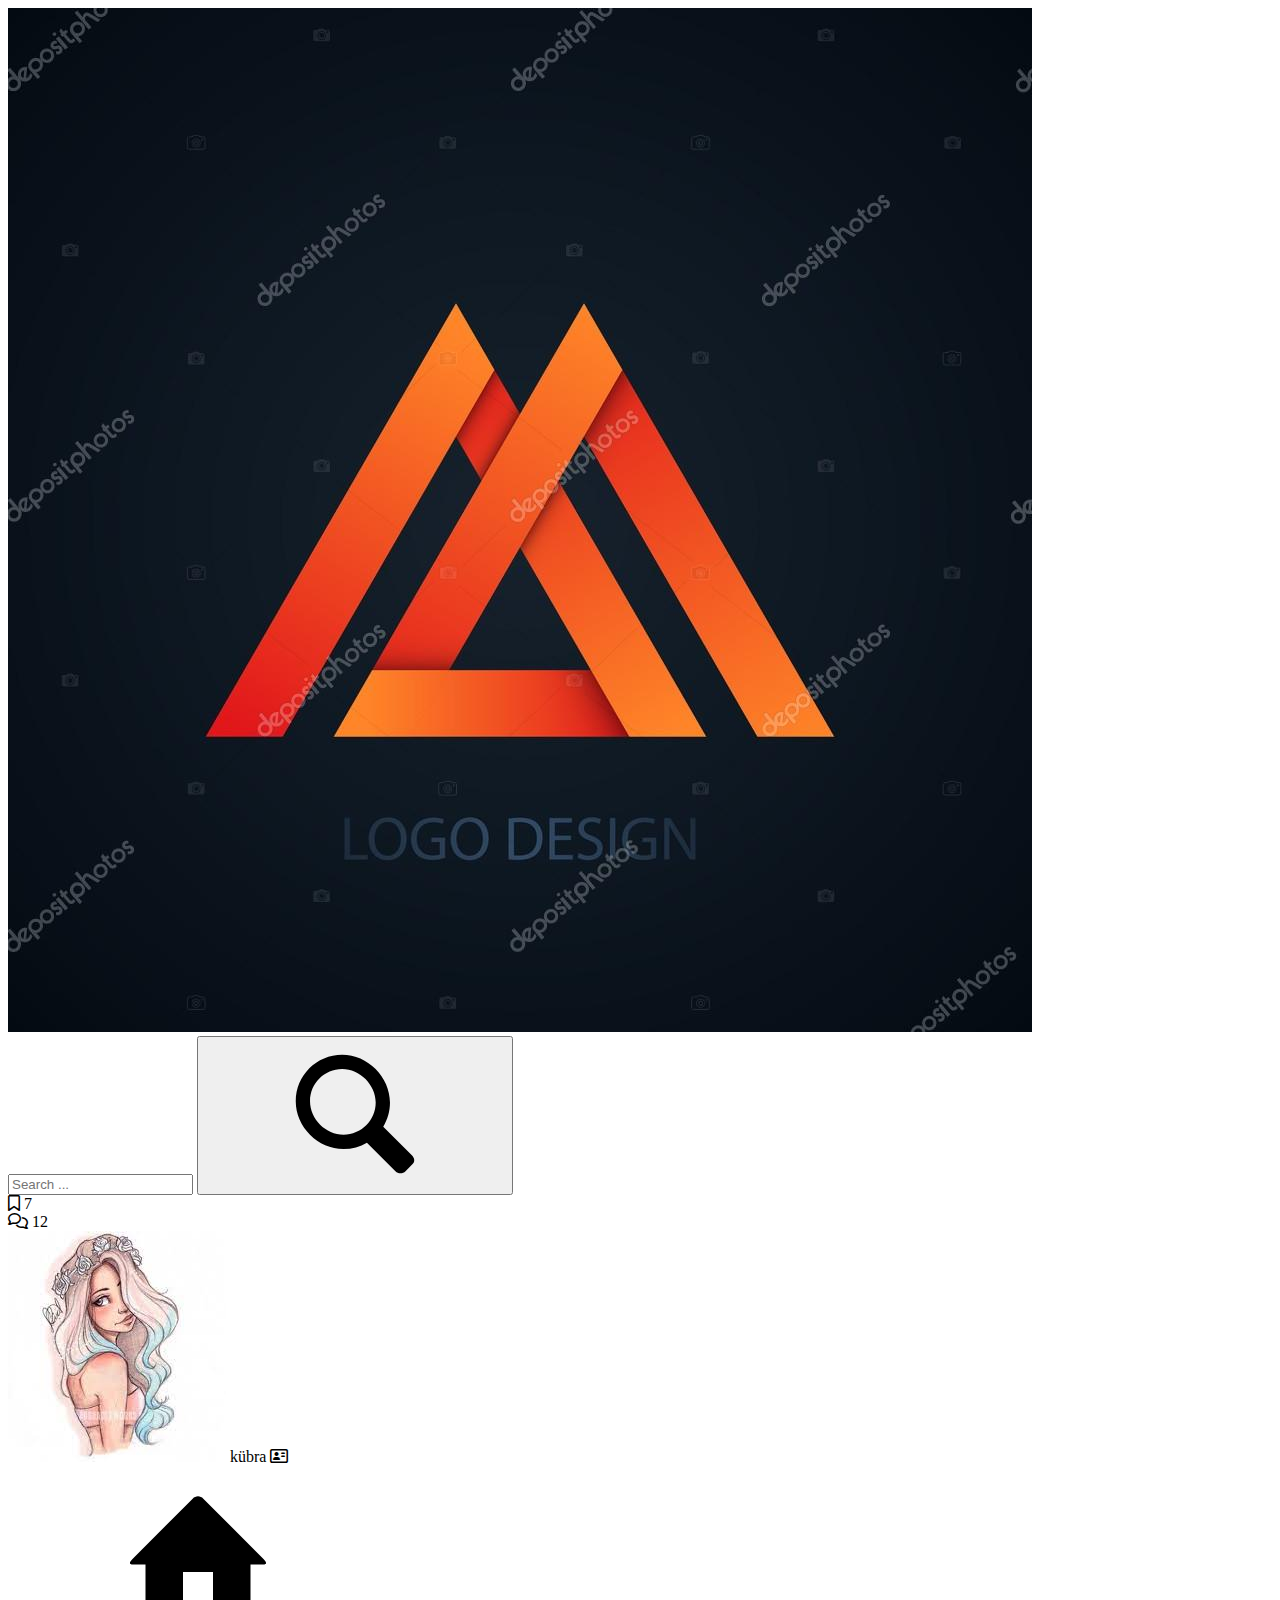
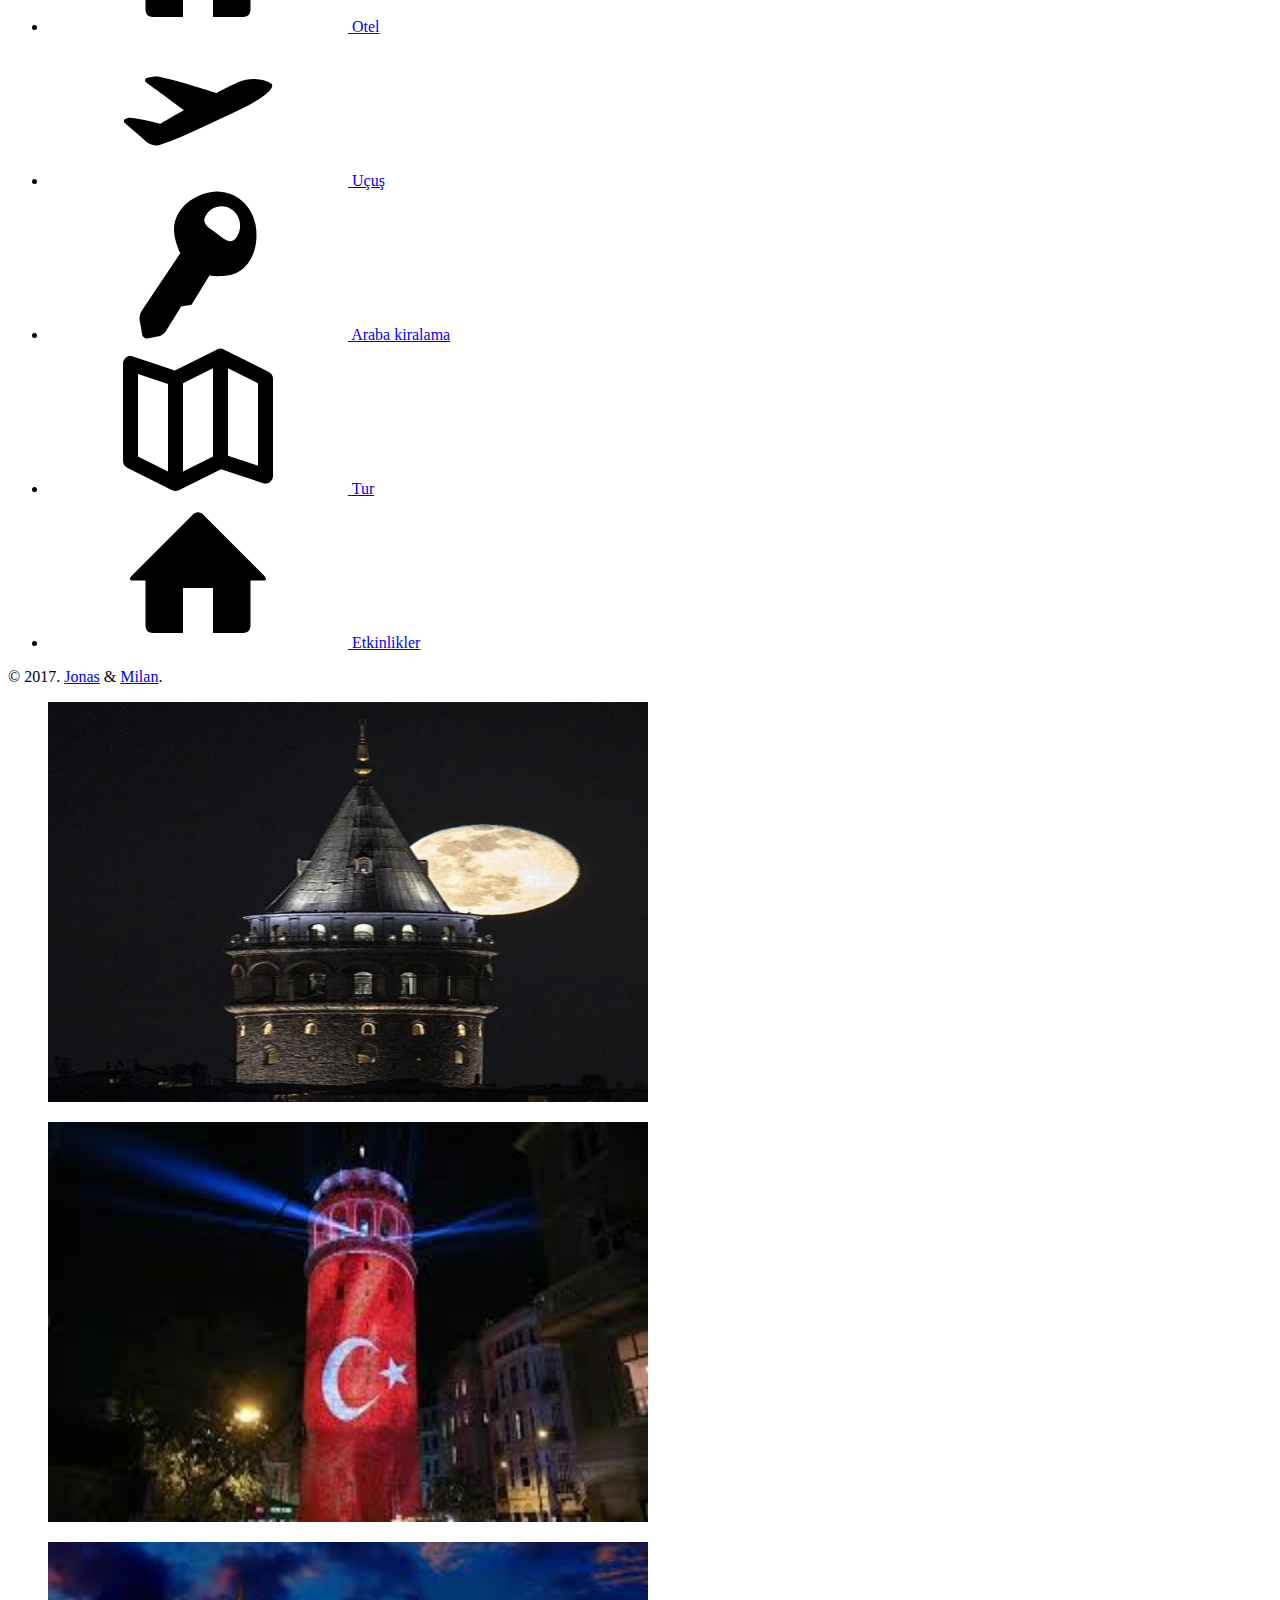
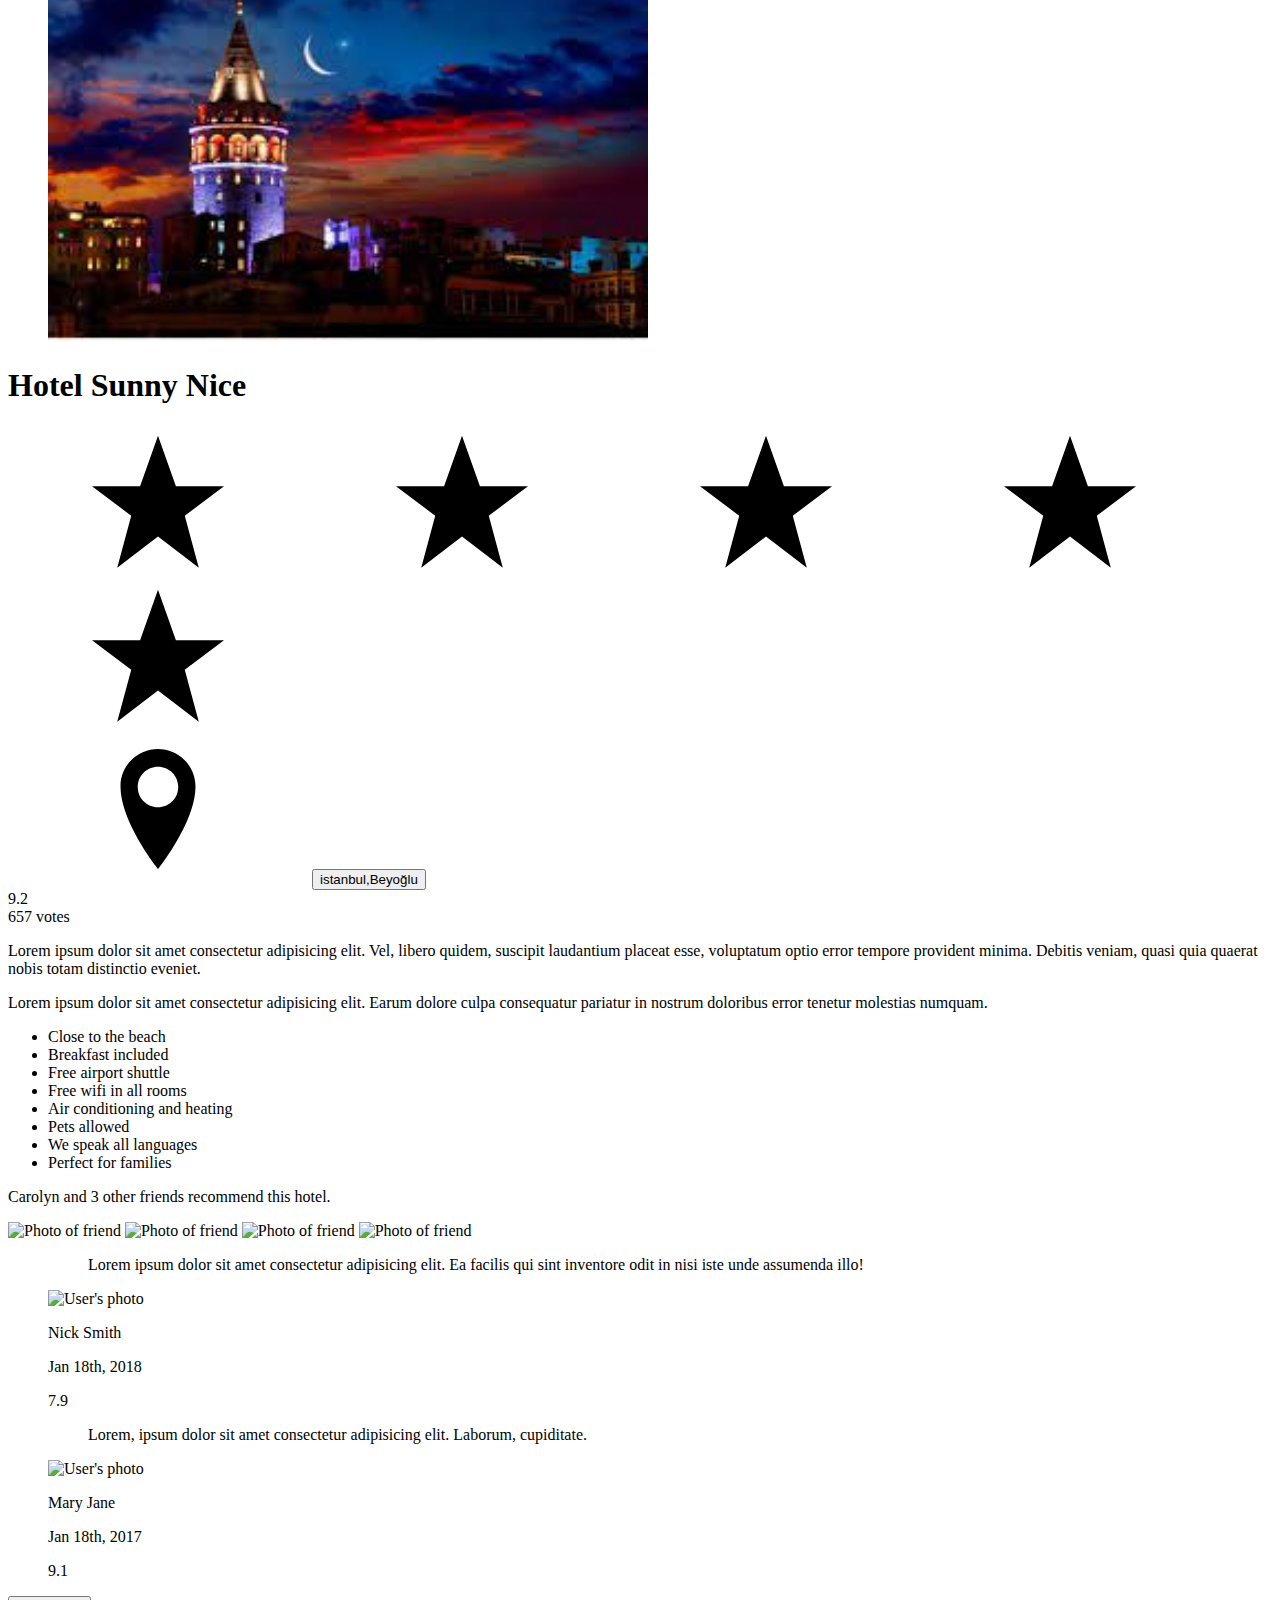
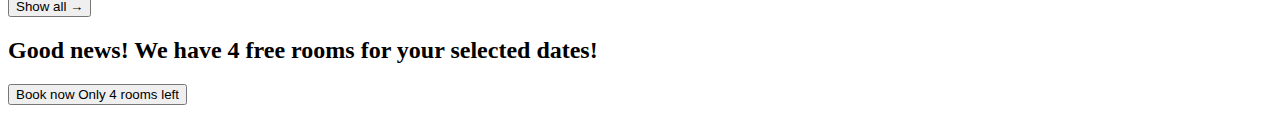
==== index.html @ 610f7f71 "" ====
<!DOCTYPE html>
<html lang="en">
<head>
    <meta charset="UTF-8">
    <meta name="viewport" content="width=device-width, initial-scale=1.0">
    <meta http-equiv="X-UA-Compatible" content="ie=edge">
    <link rel="stylesheet" href="https://cdnjs.cloudflare.com/ajax/libs/font-awesome/6.1.2/css/all.min.css" />
    <link rel="stylesheet" href="https://cdnjs.cloudflare.com/ajax/libs/font-awesome/6.1.2/css/all.min.css" />



    <link rel="shortcut icon" type="image/png" href="img/favicon.png">

    <title>Trillo Flexbox Project</title>

    <link href="https://fonts.googleapis.com/css?family=Open+Sans:300,400,600" rel="stylesheet">
    <!-- Dev Stylesheet -->
    <!-- <link rel="stylesheet" href="css/main.css"> -->

    <!-- Production Stylesheet -->
    <link rel="stylesheet" href="css/style.css">
</head>
<body>
    
    <div class="container">

        <header class="header">
            <img src="img/logo3.jpg" alt="trillo app" class="logo">

            <form action="#" class="search">
                <input type="text" class="search__input" placeholder="Search ...">
                <button class="search__button">
                    <svg class="search__icon">
                        <use xlink:href="img/sprite.svg#icon-magnifying-glass"></use>
                    </svg>
                </button>
            </form>

            <nav class="user-nav">
                <div class="user-nav__icon-box">
                    <i class="fa-regular fa-bookmark"></i>
                      <span class="user-nav__notification">7</span>
                    </svg>
                   
                </div>
                <div class="user-nav__icon-box">
                    <i class="fa-regular fa-comments"></i>
                       <span class="user-nav__notification">12</span>
                    </svg>
                    
                </div>

                <div class="user-nav__user">
                    <img src="img/r55.jpg" alt="r55" class="user-nav__user-photo">
                
                    <span class="user-nav__user-name"height: 500;
                    font-weight: bolder;
                    font-size: medium; >kübra</span>  <i class="fa-regular fa-address-card"></i>

                </div>
            </nav>
        </header>

        <div class="content">
            <nav class="sidebar">
                <ul class="side-nav">
                    <li class="side-nav__item side-nav__item--active ">
                        <a href="index.html" class="side-nav__link">
                            <svg class="side-nav__icon">
                                <use xlink:href="img/sprite.svg#icon-home"></use>
                            </svg>
                            <span>Otel</span>
                        </a>
                    </li>
                    <li class="side-nav__item">
                        <a href="ucus.html" class="side-nav__link">
                            <svg class="side-nav__icon">
                                <use xlink:href="img/sprite.svg#icon-aircraft-take-off"></use>
                            </svg>
                            <span>Uçuş</span>
                        </a>
                    </li>
                    <li class="side-nav__item">
                        <a href="kirala.html" class="side-nav__link">
                            <svg class="side-nav__icon">
                                <use xlink:href="img/sprite.svg#icon-key"></use>
                            </svg>
                            <span>Araba kiralama</span>
                        </a>
                    </li>
                    <li class="side-nav__item">
                        <a href="tur.html" class="side-nav__link">
                            <svg class="side-nav__icon">
                                <use xlink:href="img/sprite.svg#icon-map"></use>
                            </svg>
                            <span>Tur</span>
                        </a>
                    </li>
                    <li class="side-nav__item ">
                        <a href="etkinlik (2).html" class="side-nav__link">
                            <svg class="side-nav__icon">
                                <use xlink:href="img/sprite.svg#icon-home"></use>
                            </svg>
                            <span>Etkinlikler</span>
                        </a>
                    </li>
                  </ul><!-- side-nav end -->

                <div class="legal">
                    &copy; 2017. <a href="https://codingheroes.io/">Jonas</a> &amp; <a href="https://milanpetrovic.me/">Milan</a>.
                </div>
            </nav>
            <main class="main-view">
                <div class="gallery">
                    <figure class="gallery__item">
                        <img src="img/g9.jpg" alt="Hotel Photo" width="600" height="400" class="gallery__photo">
                    </figure>
                    <figure class="gallery__item">
                        <img src="img/g3.jpg" alt="Hotel Photo" width="600" height="400" class="gallery__photo">
                    </figure>
                    <figure class="gallery__item">
                        <img src="img/g2.jpg" alt="Hotel Photo" width="600" height="400" class="gallery__photo">
                    </figure>
                </div><!-- gallery end -->

                <div class="overview">
                    <h1 class="overview__heading">
                        Hotel Sunny Nice
                    </h1>

                    <div class="overview__stars">
                        <svg class="overview__icon-star">
                            <use xlink:href="img/sprite.svg#icon-star"></use>
                        </svg>
                        <svg class="overview__icon-star">
                            <use xlink:href="img/sprite.svg#icon-star"></use>
                        </svg>
                        <svg class="overview__icon-star">
                            <use xlink:href="img/sprite.svg#icon-star"></use>
                        </svg>
                        <svg class="overview__icon-star">
                            <use xlink:href="img/sprite.svg#icon-star"></use>
                        </svg>
                        <svg class="overview__icon-star">
                            <use xlink:href="img/sprite.svg#icon-star"></use>
                        </svg>
                    </div>

                    <div class="overview__location">
                        <svg class="overview__icon-location">
                            <use xlink:href="img/sprite.svg#icon-location-pin"></use>
                        </svg>
                        <button class="btn-inline">istanbul,Beyoğlu</button>
                    </div>

                    <div class="overview__rating">
                        <div class="overview__rating-average">9.2</div>
                        <div class="overview__rating-count">657 votes</div>
                    </div>
                </div> <!-- overview end -->

                <div class="detail">
                    <div class="description">
                        <p class="description__paragraph"> Lorem ipsum dolor sit amet consectetur adipisicing elit. Vel, libero quidem, suscipit laudantium placeat esse, voluptatum optio error tempore provident minima. Debitis veniam, quasi quia quaerat nobis totam distinctio eveniet.</p>

                        <p class="description__paragraph">Lorem ipsum dolor sit amet consectetur adipisicing elit. Earum dolore culpa consequatur pariatur in nostrum doloribus error tenetur molestias numquam.</p>

                        <ul class="description__list">
                            <li class="description__list-item">Close to the beach</li>
                            <li class="description__list-item">Breakfast included</li>
                            <li class="description__list-item">Free airport shuttle</li>
                            <li class="description__list-item">Free wifi in all rooms</li>
                            <li class="description__list-item">Air conditioning and heating</li>
                            <li class="description__list-item">Pets allowed</li>
                            <li class="description__list-item">We speak all languages</li>
                            <li class="description__list-item">Perfect for families</li>
                        </ul>

                        <div class="description__recommend">
                            <p class="description__recommend-count">
                                Carolyn and 3 other friends recommend this hotel.
                            </p>
                            <div class="description__recommend-friends">
                                <img src="img/user-3.jpg" alt="Photo of friend" class="description__recommend-photo">
                                <img src="img/user-4.jpg" alt="Photo of friend" class="description__recommend-photo">
                                <img src="img/user-5.jpg" alt="Photo of friend" class="description__recommend-photo">
                                <img src="img/user-6.jpg" alt="Photo of friend" class="description__recommend-photo">
                            </div>
                        </div>
                    </div>

                    <div class="user-reviews">
                        <figure class="review">
                            <blockquote class="review__text">
                                Lorem ipsum dolor sit amet consectetur adipisicing elit. Ea facilis qui sint inventore odit in nisi iste unde assumenda illo!
                            </blockquote>
                            <figcaption class="review__author">
                                <img src="img/user-1.jpg" alt="User's photo" class="review__photo">
                                <div class="review__author-box">
                                    <p class="review__author-name">Nick Smith</p>
                                    <p class="review__author-date">Jan 18th, 2018</p>
                                </div>
                                <div class="review__rating">7.9</div>
                            </figcaption>
                        </figure>

                        <figure class="review">
                            <blockquote class="review__text">
                                Lorem, ipsum dolor sit amet consectetur adipisicing elit. Laborum, cupiditate.
                            </blockquote>
                            <figcaption class="review__author">
                                <img src="img/user-2.jpg" alt="User's photo" class="review__photo">
                                <div class="review__author-box">
                                    <p class="review__author-name">Mary Jane</p>
                                    <p class="review__author-date">Jan 18th, 2017</p>
                                </div>
                                <div class="review__rating">9.1</div>
                            </figcaption>
                        </figure>

                        <button class="btn-inline">Show all <span>&rarr;</span></button>
                    </div>
                </div> <!-- detail end -->

                <div class="cta">
                    <h2 class="cta__heading">
                        Good news! We have 4 free rooms for your selected dates!
                    </h2>
                    <button class="btn">
                        <span class="btn__visible">Book now</span>
                        <span class="btn__hidden">Only 4 rooms left</span>
                    </button>
                </div>
            </main>
        </div>

    </div>

</body>
</html>
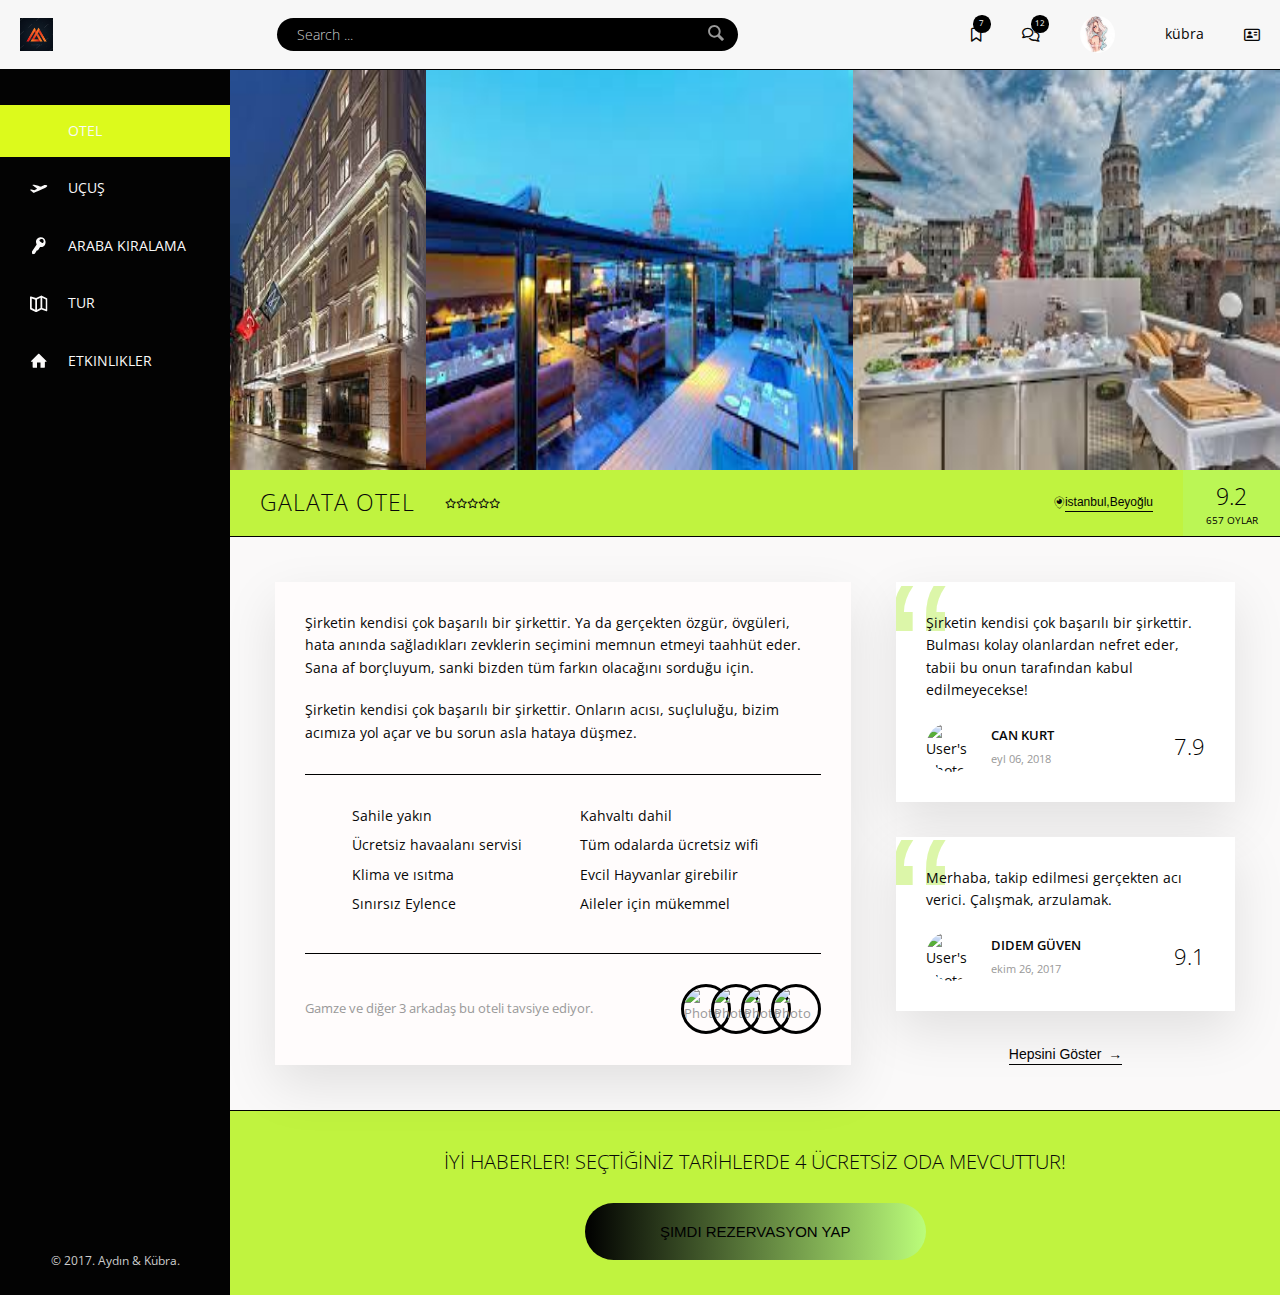
==== commit d95a69b2: "bastan yapıldı" ====
--- a/index.html
+++ b/index.html
@@ -50,7 +50,7 @@
                     
                 </div>
 
-                <div class="user-nav__user">
+                
                     <img src="img/r55.jpg" alt="r55" class="user-nav__user-photo">
                 
                     <span class="user-nav__user-name"height: 500;
@@ -67,7 +67,7 @@
                     <li class="side-nav__item side-nav__item--active ">
                         <a href="index.html" class="side-nav__link">
                             <svg class="side-nav__icon">
-                                <use xlink:href="img/sprite.svg#icon-home"></use>
+                            i class="fa-solid fa-building-columns"> 
                             </svg>
                             <span>Otel</span>
                         </a>
@@ -83,6 +83,7 @@
                     <li class="side-nav__item">
                         <a href="kirala.html" class="side-nav__link">
                             <svg class="side-nav__icon">
+                                i class="fa-solid fa-building-columns">
                                 <use xlink:href="img/sprite.svg#icon-key"></use>
                             </svg>
                             <span>Araba kiralama</span>
@@ -107,78 +108,73 @@
                   </ul><!-- side-nav end -->
 
                 <div class="legal">
-                    &copy; 2017. <a href="https://codingheroes.io/">Jonas</a> &amp; <a href="https://milanpetrovic.me/">Milan</a>.
+                    &copy; 2017. <a href="https://codingheroes.io/">Aydın</a> &amp; <a href="https://milanpetrovic.me/">Kübra</a>.
                 </div>
             </nav>
             <main class="main-view">
                 <div class="gallery">
                     <figure class="gallery__item">
-                        <img src="img/g9.jpg" alt="Hotel Photo" width="600" height="400" class="gallery__photo">
+                        <img src="img/p2.jpg" alt="Hotel Photo" width="800" height="400" class="gallery__photo">
                     </figure>
                     <figure class="gallery__item">
-                        <img src="img/g3.jpg" alt="Hotel Photo" width="600" height="400" class="gallery__photo">
+                        <img src="img/p3.jpg" alt="Hotel Photo" width="300" height="400" class="gallery__photo">
                     </figure>
                     <figure class="gallery__item">
-                        <img src="img/g2.jpg" alt="Hotel Photo" width="600" height="400" class="gallery__photo">
+                        <img src="img/p5.jpg" alt="Hotel Photo" width="300" height="400" class="gallery__photo">
                     </figure>
                 </div><!-- gallery end -->
 
                 <div class="overview">
                     <h1 class="overview__heading">
-                        Hotel Sunny Nice
+                        Galata Otel
                     </h1>
-
                     <div class="overview__stars">
-                        <svg class="overview__icon-star">
-                            <use xlink:href="img/sprite.svg#icon-star"></use>
-                        </svg>
-                        <svg class="overview__icon-star">
-                            <use xlink:href="img/sprite.svg#icon-star"></use>
-                        </svg>
-                        <svg class="overview__icon-star">
-                            <use xlink:href="img/sprite.svg#icon-star"></use>
-                        </svg>
-                        <svg class="overview__icon-star">
-                            <use xlink:href="img/sprite.svg#icon-star"></use>
-                        </svg>
-                        <svg class="overview__icon-star">
-                            <use xlink:href="img/sprite.svg#icon-star"></use>
-                        </svg>
-                    </div>
-
+                            <use class="fa-regular fa-star"></use>
+                        </svg>
+                            <use class="fa-regular fa-star"></use>
+                        </svg>
+                            <use class="fa-regular fa-star"></use>
+                        </svg>
+                            <use class="fa-regular fa-star"></use>
+                        </svg>
+                         <use class="fa-regular fa-star"></use>
+                        </svg>
+                    </div>
+                    
                     <div class="overview__location">
-                        <svg class="overview__icon-location">
+                        <i class="fa-brands fa-periscope"></i>
                             <use xlink:href="img/sprite.svg#icon-location-pin"></use>
-                        </svg>
+                    </svg>
+
                         <button class="btn-inline">istanbul,Beyoğlu</button>
                     </div>
 
                     <div class="overview__rating">
                         <div class="overview__rating-average">9.2</div>
-                        <div class="overview__rating-count">657 votes</div>
+                        <div class="overview__rating-count">657 Oylar</div>
                     </div>
                 </div> <!-- overview end -->
 
                 <div class="detail">
                     <div class="description">
-                        <p class="description__paragraph"> Lorem ipsum dolor sit amet consectetur adipisicing elit. Vel, libero quidem, suscipit laudantium placeat esse, voluptatum optio error tempore provident minima. Debitis veniam, quasi quia quaerat nobis totam distinctio eveniet.</p>
-
-                        <p class="description__paragraph">Lorem ipsum dolor sit amet consectetur adipisicing elit. Earum dolore culpa consequatur pariatur in nostrum doloribus error tenetur molestias numquam.</p>
+                        <p class="description__paragraph">Şirketin kendisi çok başarılı bir şirkettir. Ya da gerçekten özgür, övgüleri, hata anında sağladıkları zevklerin seçimini memnun etmeyi taahhüt eder. Sana af borçluyum, sanki bizden tüm farkın olacağını sorduğu için.
+
+                        <p class="description__paragraph">Şirketin kendisi çok başarılı bir şirkettir. Onların acısı, suçluluğu, bizim acımıza yol açar ve bu sorun asla hataya düşmez.</p>
 
                         <ul class="description__list">
-                            <li class="description__list-item">Close to the beach</li>
-                            <li class="description__list-item">Breakfast included</li>
-                            <li class="description__list-item">Free airport shuttle</li>
-                            <li class="description__list-item">Free wifi in all rooms</li>
-                            <li class="description__list-item">Air conditioning and heating</li>
-                            <li class="description__list-item">Pets allowed</li>
-                            <li class="description__list-item">We speak all languages</li>
-                            <li class="description__list-item">Perfect for families</li>
+                            <li class="description__list-item">Sahile yakın</li>
+                            <li class="description__list-item">Kahvaltı dahil</li>
+                            <li class="description__list-item">Ücretsiz havaalanı servisi</li>
+                            <li class="description__list-item">Tüm odalarda ücretsiz wifi</li>
+                            <li class="description__list-item">Klima ve ısıtma</li>
+                            <li class="description__list-item">Evcil Hayvanlar girebilir</li>
+                            <li class="description__list-item">Sınırsız Eylence</li>
+                            <li class="description__list-item">Aileler için mükemmel</li>
                         </ul>
 
                         <div class="description__recommend">
                             <p class="description__recommend-count">
-                                Carolyn and 3 other friends recommend this hotel.
+                                Gamze ve diğer 3 arkadaş bu oteli tavsiye ediyor.
                             </p>
                             <div class="description__recommend-friends">
                                 <img src="img/user-3.jpg" alt="Photo of friend" class="description__recommend-photo">
@@ -192,13 +188,13 @@
                     <div class="user-reviews">
                         <figure class="review">
                             <blockquote class="review__text">
-                                Lorem ipsum dolor sit amet consectetur adipisicing elit. Ea facilis qui sint inventore odit in nisi iste unde assumenda illo!
+                                Şirketin kendisi çok başarılı bir şirkettir. Bulması kolay olanlardan nefret eder, tabii bu onun tarafından kabul edilmeyecekse!  
                             </blockquote>
                             <figcaption class="review__author">
                                 <img src="img/user-1.jpg" alt="User's photo" class="review__photo">
                                 <div class="review__author-box">
-                                    <p class="review__author-name">Nick Smith</p>
-                                    <p class="review__author-date">Jan 18th, 2018</p>
+                                    <p class="review__author-name">Can Kurt</p>
+                                    <p class="review__author-date">eyl 06, 2018</p>
                                 </div>
                                 <div class="review__rating">7.9</div>
                             </figcaption>
@@ -206,29 +202,29 @@
 
                         <figure class="review">
                             <blockquote class="review__text">
-                                Lorem, ipsum dolor sit amet consectetur adipisicing elit. Laborum, cupiditate.
+                                Merhaba, takip edilmesi gerçekten acı verici. Çalışmak, arzulamak.
                             </blockquote>
                             <figcaption class="review__author">
                                 <img src="img/user-2.jpg" alt="User's photo" class="review__photo">
                                 <div class="review__author-box">
-                                    <p class="review__author-name">Mary Jane</p>
-                                    <p class="review__author-date">Jan 18th, 2017</p>
+                                    <p class="review__author-name">Didem Güven</p>
+                                    <p class="review__author-date">ekim 26, 2017</p>
                                 </div>
                                 <div class="review__rating">9.1</div>
                             </figcaption>
                         </figure>
 
-                        <button class="btn-inline">Show all <span>&rarr;</span></button>
+                        <button class="btn-inline">Hepsini Göster <span>&rarr;</span></button>
                     </div>
                 </div> <!-- detail end -->
 
                 <div class="cta">
                     <h2 class="cta__heading">
-                        Good news! We have 4 free rooms for your selected dates!
+                        İYİ HABERLER! SEÇTİĞİNİZ TARİHLERDE 4 ÜCRETSİZ ODA MEVCUTTUR! 
                     </h2>
                     <button class="btn">
-                        <span class="btn__visible">Book now</span>
-                        <span class="btn__hidden">Only 4 rooms left</span>
+                        <span class="btn__visible">Şimdi rezervasyon yap</span>
+                        <span class="btn__hidden">Sadece 4 oda kaldı</span>
                     </button>
                 </div>
             </main>
--- a/css/style.css
+++ b/css/style.css
@@ -0,0 +1 @@
+@-webkit-keyframes pulsate{0%{-webkit-transform:scale(1);transform:scale(1);-webkit-box-shadow:none;box-shadow:none}50%{-webkit-transform:scale(1.05);transform:scale(1.05);-webkit-box-shadow:0 1rem 4rem rgb(245, 153, 153);box-shadow:0 1rem 4rem rgba(0, 0, 0, 0.981)}100%{-webkit-transform:scale(1);transform:scale(1);-webkit-box-shadow:none;box-shadow:none}}@keyframes pulsate{0%{-webkit-transform:scale(1);transform:scale(1);-webkit-box-shadow:none;box-shadow:none}50%{-webkit-transform:scale(1.05);transform:scale(1.05);-webkit-box-shadow:0 1rem 4rem rgb(221, 133, 133);box-shadow:0 1rem 4rem rgba(237, 118, 172, 0.25)}100%{-webkit-transform:scale(1);transform:scale(1);-webkit-box-shadow:none;box-shadow:none}}*,*:before,*:after{-webkit-box-sizing:inherit;box-sizing:inherit;padding:0;margin:0}html{-webkit-box-sizing:border-box;box-sizing:border-box;font-size:62.5%}@media only screen and (max-width: 68.75em){html{font-size:50%}}body{font-family:'Open Sans', sans-serif;font-weight:400;line-height:1.6;color:rgb(8, 8, 8);background-image:-webkit-gradient(linear, left top, right bottom, from(rgb(0, 0, 0)), to(#c4fe59));background-image:linear-gradient(to right bottom, rgba(0, 0, 0, 0.655) #000000c3);background-size:cover;background-repeat:no-repeat;min-height:100vh}.btn-inline{border:none;color:#040404;font-size:inherit;border-bottom:1px solid currentColor;padding-bottom:2px;display:inline-block;background-color:transparent;cursor:pointer;-webkit-transition:all .2s ease-out;transition:all .2s ease-out}.btn-inline span{margin-left:3px;-webkit-transition:margin-left .2s ease-out;transition:margin-left .2s ease-out}.btn-inline:hover{color:rgb(249, 249, 38)}.btn-inline:hover span{margin-left:8px}.btn-inline:focus{outline:none;-webkit-animation:pulsate 1s infinite;animation:pulsate 1s infinite}.btn{font-size:1.5rem;font-weight:300;text-transform:uppercase;border-radius:10rem;border:none;background-image:-webkit-gradient(linear, left top, right top, from(rgb(225, 243, 63)), to(#d7fe4b));background-image:linear-gradient(to right, rgb(0, 0, 0), #bbfd7a);color:rgb(0, 0, 0);position:relative;overflow:hidden;cursor:pointer}.btn>*{display:inline-block;height:100%;width:100%;-webkit-transition:all .2s ease-out;transition:all .2s ease-out}.btn__visible{padding:2rem 7.5rem}.btn__hidden{padding:2rem 0;position:absolute;left:0;top:-100%}.btn:hover{background-image:-webkit-gradient(linear, right top, left top, from(rgb(236, 255, 67)), to(#d8f119));background-image:linear-gradient(to left, rgb(0, 0, 0), #b5f154)}.btn:hover .btn__visible{-webkit-transform:translateY(100%);transform:translateY(100%)}.btn:hover .btn__hidden{top:0}.btn:focus{outline:none;-webkit-animation:pulsate 1s infinite;animation:pulsate 1s infinite}.cta{padding:3.5rem 0;text-align:center}@media only screen and (max-width: 56.25em){.cta{padding:2.5rem 0}}.cta__heading{font-size:2rem;font-weight:300;text-transform:uppercase;margin-bottom:2.5rem}.description{background-color:rgb(255, 252, 252);-webkit-box-shadow:0 2rem 5rem rgb(229, 112, 233);box-shadow:0 2rem 5rem rgba(0, 0, 0, 0.1);padding:3rem;-webkit-box-flex:0;-ms-flex:0 0 60%;flex:0 0 60%;margin-right:4.5rem;font-size:1.4rem}@media only screen and (max-width: 56.25em){.description{padding:2rem;margin-right:3rem}}@media only screen and (max-width: 37.5em){.description{margin-right:0;margin-bottom:3rem}}.description__paragraph:not(:last-of-type){margin-bottom:2rem}.description__list{list-style:none;margin:3rem 0;padding:3rem;border-top:1px solid #000000;border-bottom:1px solid #000000;display:-webkit-box;display:-ms-flexbox;display:flex;-ms-flex-wrap:wrap;flex-wrap:wrap}.description__list-item{-webkit-box-flex:0;-ms-flex:0 0 50%;flex:0 0 50%;margin-bottom:.7rem}@media only screen and (max-width: 31.25em){.description__list-item{-webkit-box-flex:0;-ms-flex:0 0 100%;flex:0 0 100%}}.description__list-item::before{content:"";display:inline-block;height:1rem;width:1rem;margin-right:.7rem;background-image:url(../img/chevron-thin-right.svg);background-size:cover}@supports (-webkit-mask-image: url()) or (mask-image: url()){.description__list-item::before{background-color:#e7fb34;-webkit-mask-image:url(../img/chevron-thin-right.svg);-webkit-mask-size:cover;mask-image:url(../img/chevron-thin-right.svg);mask-size:cover;background-image:none}}.description__recommend{font-size:1.3rem;color:#999;display:-webkit-box;display:-ms-flexbox;display:flex;-webkit-box-align:center;-ms-flex-align:center;align-items:center}.description__recommend-count{margin-right:auto}.description__recommend-friends{display:-webkit-box;display:-ms-flexbox;display:flex}.description__recommend-photo{height:5rem;width:5rem;border-radius:50%;border:3px solid rgb(0, 0, 0)}.description__recommend-photo:not(:last-child){margin-right:-2rem}.gallery{display:-webkit-box;display:-ms-flexbox;display:flex}.gallery__photo{width:100%;display:block}.legal{font-size:1.2rem;text-align:center;padding:2.5rem}@media only screen and (max-width: 56.25em){.legal{display:none}}.legal,.legal a{color:#ccc}.legal a{display:inline-block;text-decoration:none;-webkit-transition:.2s all ease-out;transition:.2s all ease-out}.legal a:hover{color:rgb(220, 123, 239)}.logo{height:3.25rem;margin-left:2rem}.overview{display:-webkit-box;display:-ms-flexbox;display:flex;-webkit-box-align:center;-ms-flex-align:center;align-items:center;border-bottom:1px solid #000000}.overview__heading{font-size:2.25rem;text-transform:uppercase;font-weight:300;letter-spacing:1px;padding:1.5rem 3rem}@media only screen and (max-width: 37.5em){.overview__heading{font-size:1.8rem;padding:1.25rem 2rem}}.overview__stars{margin-right:auto;display:-webkit-box;display:-ms-flexbox;display:flex}.overview__icon-star,.overview__icon-location{width:1.75rem;height:1.75rem;fill:#000000}.overview__location{font-size:1.2rem;display:-webkit-box;display:-ms-flexbox;display:flex;-webkit-box-align:center;-ms-flex-align:center;align-items:center}.overview__icon-location{margin-right:.5rem}.overview__rating{background-color:#bbf655;color:rgb(0, 0, 0);-ms-flex-item-align:stretch;align-self:stretch;margin-left:3rem;padding:0 2.25rem;display:-webkit-box;display:-ms-flexbox;display:flex;-webkit-box-orient:vertical;-webkit-box-direction:normal;-ms-flex-direction:column;flex-direction:column;-webkit-box-pack:center;-ms-flex-pack:center;justify-content:center;-webkit-box-align:center;-ms-flex-align:center;align-items:center}@media only screen and (max-width: 37.5em){.overview__rating{padding:0 1.5rem}}.overview__rating-average{font-size:2.25rem;font-weight:300;margin-bottom:-3px}@media only screen and (max-width: 37.5em){.overview__rating-average{font-size:1.8rem}}.overview__rating-count{font-size:1rem;text-transform:uppercase}@media only screen and (max-width: 37.5em){.overview__rating-count{font-size:.8rem}}.search{-webkit-box-flex:0;-ms-flex:0 0 40%;flex:0 0 40%;display:-webkit-box;display:-ms-flexbox;display:flex;-webkit-box-align:center;-ms-flex-align:center;align-items:center;-webkit-box-pack:center;-ms-flex-pack:center;justify-content:center}@media only screen and (max-width: 31.25em){.search{-webkit-box-ordinal-group:2;-ms-flex-order:1;order:1;-webkit-box-flex:0;-ms-flex:0 0 100%;flex:0 0 100%;background-color:#000000}}.search__input{font-family:inherit;font-size:inherit;color:inherit;background-color:#000000;border:none;padding:.7rem 2rem;border-radius:10rem;width:90%;margin-right:-3.25rem;-webkit-transition:all .2s ease-out;transition:all .2s ease-out}.search__input:focus{outline:none;width:100%;background-color:#d37979}.search__input::-webkit-input-placeholder{font-weight:100;color:#ccc}.search__input:focus+.search__button{background-color:#f0eeee}.search__button{border:none;background-color:#000000}.search__button:focus{outline:none}.search__button:active{-webkit-transform:translateY(2px);transform:translateY(2px)}.search__icon{height:2rem;width:2rem;fill:#999}.side-nav{font-size:1.4rem;list-style:none;margin-top:3.5rem}@media only screen and (max-width: 56.25em){.side-nav{display:-webkit-box;display:-ms-flexbox;display:flex;margin:0}}.side-nav__item{position:relative}@media only screen and (max-width: 56.25em){.side-nav__item{-webkit-box-flex:1;-ms-flex:1;flex:1}}.side-nav__item:not(:last-child){margin-bottom:.5rem}@media only screen and (max-width: 56.25em){.side-nav__item:not(:last-child){margin-bottom:0}}.side-nav__item::before{content:"";position:absolute;top:0;left:0;height:100%;width:3px;background-color:#dcfa1c;-webkit-transform:scaleY(0);transform:scaleY(0);-webkit-transition:width 0.4s cubic-bezier(1, 0, 0, 1) 0.2s,background-color 0.1s,-webkit-transform 0.2s ease-in;transition:width 0.4s cubic-bezier(1, 0, 0, 1) 0.2s,background-color 0.1s,-webkit-transform 0.2s ease-in;transition:transform 0.2s ease-in,width 0.4s cubic-bezier(1, 0, 0, 1) 0.2s,background-color 0.1s;transition:transform 0.2s ease-in,width 0.4s cubic-bezier(1, 0, 0, 1) 0.2s,background-color 0.1s,-webkit-transform 0.2s ease-in}.side-nav__item:hover::before,.side-nav__item--active::before{-webkit-transform:scaleY(1);transform:scaleY(1);width:100%}.side-nav__item:active::before{background-color:#e2f934}.side-nav__link:link,.side-nav__link:visited{color:#faf9f9;text-decoration:none;text-transform:uppercase;display:-webkit-box;display:-ms-flexbox;display:flex;-webkit-box-align:center;-ms-flex-align:center;align-items:center;padding:1.5rem 3rem;position:relative;z-index:20}@media only screen and (max-width: 56.25em){.side-nav__link:link,.side-nav__link:visited{-webkit-box-pack:center;-ms-flex-pack:center;justify-content:center;padding:2rem}}@media only screen and (max-width: 37.5em){.side-nav__link:link,.side-nav__link:visited{-webkit-box-orient:vertical;-webkit-box-direction:normal;-ms-flex-direction:column;flex-direction:column;padding:1.5rem .5rem}}.side-nav__icon{width:1.75rem;height:1.75rem;margin-right:2rem;fill:#faf9f9}@media only screen and (max-width: 37.5em){.side-nav__icon{width:1.5rem;height:1.5rem;margin-right:0;margin-bottom:.5rem}}.user-nav{-ms-flex-item-align:stretch;align-self:stretch;display:-webkit-box;display:-ms-flexbox;display:flex;-webkit-box-align:center;-ms-flex-align:center;align-items:center}.user-nav>*{padding:0 2rem;cursor:pointer;height:100%;display:-webkit-box;display:-ms-flexbox;display:flex;-webkit-box-align:center;-ms-flex-align:center;align-items:center}.user-nav>*:hover{background-color:#fbfbfb}.user-nav__icon-box{position:relative}.user-nav__icon{height:2.25rem;width:2.25rem;fill:rgb(0, 0, 0)}.user-nav__notification{font-size:.8rem;height:1.75rem;width:1.75rem;border-radius:50%;background-color:#000000;color:#fff;position:absolute;top:1.5rem;right:1.1rem;display:-webkit-box;display:-ms-flexbox;display:flex;-webkit-box-pack:center;-ms-flex-pack:center;justify-content:center;-webkit-box-align:center;-ms-flex-align:center;align-items:center}.user-nav__user-photo{height:3.75rem;border-radius:50%;margin-right:1rem}.user-reviews{-webkit-box-flex:1;-ms-flex:1;flex:1;font-size:1.4rem;display:-webkit-box;display:-ms-flexbox;display:flex;-webkit-box-orient:vertical;-webkit-box-direction:normal;-ms-flex-direction:column;flex-direction:column;-webkit-box-align:center;-ms-flex-align:center;align-items:center}.review{background-color:#fff;-webkit-box-shadow:0 2rem 5rem rgba(194, 255, 25, 0.1);box-shadow:0 2rem 5rem rgba(0,0,0,0.1);padding:3rem;margin-bottom:3.5rem;position:relative;overflow:hidden}@media only screen and (max-width: 56.25em){.review{padding:2rem;margin-bottom:3rem}}.review::before{content:"\201C";position:absolute;top:-2.75rem;left:-1rem;font-size:20rem;font-family:sans-serif;line-height:1;color:#dcf6a9;z-index:1}.review__text{margin-bottom:2rem;position:relative;z-index:5}.review__author{display:-webkit-box;display:-ms-flexbox;display:flex;-webkit-box-align:center;-ms-flex-align:center;align-items:center}.review__author-box{margin-right:auto}.review__author-name{font-size:1.3rem;text-transform:uppercase;font-weight:600;margin-bottom:.4rem}.review__author-date{font-size:1.1rem;color:#999}.review__photo{height:5rem;width:5rem;border-radius:50%;margin-right:1.5rem}.review__rating{color:#020202;font-size:2.2rem;font-weight:300}.container{max-width:130rem;margin:8rem auto;background-color:#faf9f9;-webkit-box-shadow:0 2rem 6rem rgba(241, 252, 36, 0.3);box-shadow:0 2rem 6rem rgba(0,0,0,0.3)}@media only screen and (max-width: 81.25em){.container{margin:0;max-width:100%;width:100%}}.content{display:-webkit-box;display:-ms-flexbox;display:flex}@media only screen and (max-width: 56.25em){.content{-webkit-box-orient:vertical;-webkit-box-direction:normal;-ms-flex-direction:column;flex-direction:column}}.header{font-size:1.4rem;height:7rem;background-color:rgb(247, 247, 247);border-bottom:1px solid #000000;display:-webkit-box;display:-ms-flexbox;display:flex;-webkit-box-pack:justify;-ms-flex-pack:justify;justify-content:space-between;-webkit-box-align:center;-ms-flex-align:center;align-items:center}@media only screen and (max-width: 31.25em){.header{-ms-flex-wrap:wrap;flex-wrap:wrap;height:12rem;-ms-flex-line-pack:distribute;align-content:space-around}}.main-view{background-color:rgb(192, 243, 63);-webkit-box-flex:1;-ms-flex:1;flex:1}.detail{display:-webkit-box;display:-ms-flexbox;display:flex;padding:4.5rem;background-color:#faf9f9;border-bottom:1px solid #000000}@media only screen and (max-width: 56.25em){.detail{padding:3rem}}@media only screen and (max-width: 37.5em){.detail{-webkit-box-orient:vertical;-webkit-box-direction:normal;-ms-flex-direction:column;flex-direction:column}}.sidebar{background-color:rgb(3, 3, 3);-webkit-box-flex:0;-ms-flex:0 0 18%;flex:0 0 18%;display:-webkit-box;display:-ms-flexbox;display:flex;-webkit-box-orient:vertical;-webkit-box-direction:normal;-ms-flex-direction:column;flex-direction:column;-webkit-box-pack:justify;-ms-flex-pack:justify;justify-content:space-between}
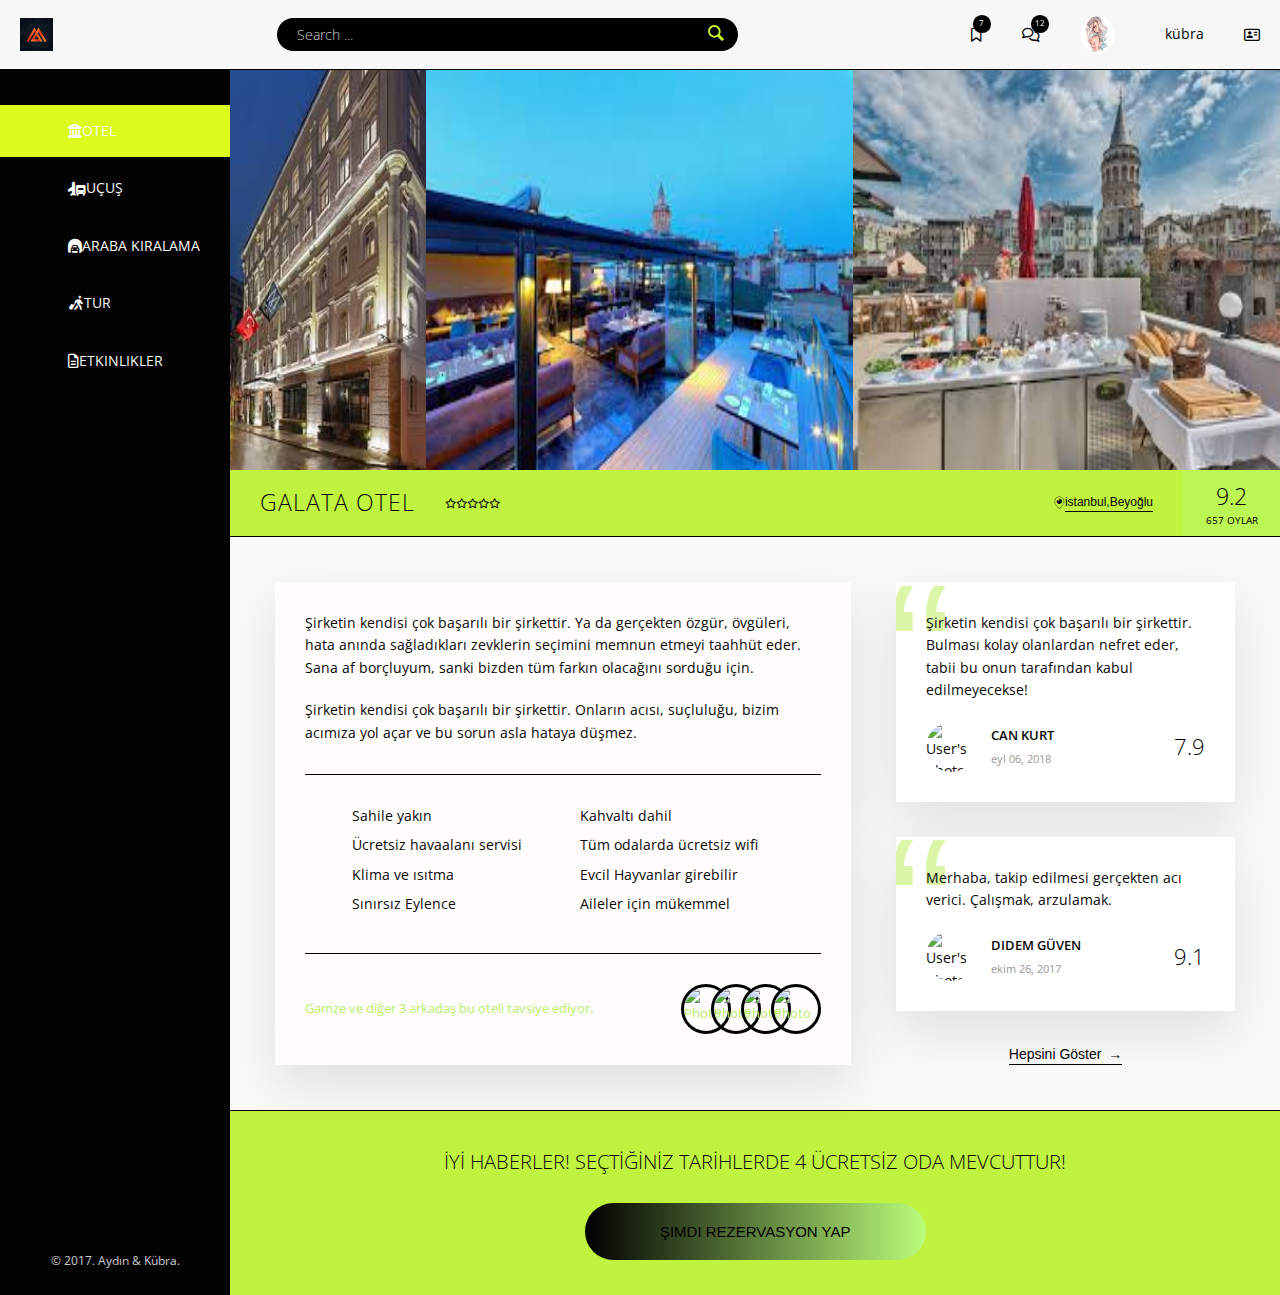
==== commit 5877b841: "sayfalar güncellendi" ====
--- a/index.html
+++ b/index.html
@@ -66,42 +66,47 @@
                 <ul class="side-nav">
                     <li class="side-nav__item side-nav__item--active ">
                         <a href="index.html" class="side-nav__link">
-                            <svg class="side-nav__icon">
-                            i class="fa-solid fa-building-columns"> 
-                            </svg>
+                            <div class="side-nav__icon"></div>
+                                <i class="fa-solid fa-building-columns"></i>
+                            
                             <span>Otel</span>
                         </a>
+
+
                     </li>
                     <li class="side-nav__item">
                         <a href="ucus.html" class="side-nav__link">
-                            <svg class="side-nav__icon">
-                                <use xlink:href="img/sprite.svg#icon-aircraft-take-off"></use>
-                            </svg>
+                            <div class="side-nav__icon"></div>
+                            <i class="fa-solid fa-truck-plane"></i>
+                            
                             <span>Uçuş</span>
                         </a>
                     </li>
+
+
                     <li class="side-nav__item">
                         <a href="kirala.html" class="side-nav__link">
-                            <svg class="side-nav__icon">
-                                i class="fa-solid fa-building-columns">
-                                <use xlink:href="img/sprite.svg#icon-key"></use>
-                            </svg>
+                            <div class="side-nav__icon"></div>
+                            <i class="fa-solid fa-car-tunnel"></i>
+                            
                             <span>Araba kiralama</span>
                         </a>
                     </li>
+
+
                     <li class="side-nav__item">
                         <a href="tur.html" class="side-nav__link">
-                            <svg class="side-nav__icon">
-                                <use xlink:href="img/sprite.svg#icon-map"></use>
-                            </svg>
+                            <div class="side-nav__icon"></div>
+                            <i class="fa-solid fa-person-walking-luggage"></i>
+                            
                             <span>Tur</span>
                         </a>
                     </li>
                     <li class="side-nav__item ">
                         <a href="etkinlik (2).html" class="side-nav__link">
-                            <svg class="side-nav__icon">
-                                <use xlink:href="img/sprite.svg#icon-home"></use>
-                            </svg>
+                            <div class="side-nav__icon"></div>
+                            <i class="fa-regular fa-file-lines"></i>
+                            
                             <span>Etkinlikler</span>
                         </a>
                     </li>
--- a/css/style.css
+++ b/css/style.css
@@ -1 +1 @@
-@-webkit-keyframes pulsate{0%{-webkit-transform:scale(1);transform:scale(1);-webkit-box-shadow:none;box-shadow:none}50%{-webkit-transform:scale(1.05);transform:scale(1.05);-webkit-box-shadow:0 1rem 4rem rgb(245, 153, 153);box-shadow:0 1rem 4rem rgba(0, 0, 0, 0.981)}100%{-webkit-transform:scale(1);transform:scale(1);-webkit-box-shadow:none;box-shadow:none}}@keyframes pulsate{0%{-webkit-transform:scale(1);transform:scale(1);-webkit-box-shadow:none;box-shadow:none}50%{-webkit-transform:scale(1.05);transform:scale(1.05);-webkit-box-shadow:0 1rem 4rem rgb(221, 133, 133);box-shadow:0 1rem 4rem rgba(237, 118, 172, 0.25)}100%{-webkit-transform:scale(1);transform:scale(1);-webkit-box-shadow:none;box-shadow:none}}*,*:before,*:after{-webkit-box-sizing:inherit;box-sizing:inherit;padding:0;margin:0}html{-webkit-box-sizing:border-box;box-sizing:border-box;font-size:62.5%}@media only screen and (max-width: 68.75em){html{font-size:50%}}body{font-family:'Open Sans', sans-serif;font-weight:400;line-height:1.6;color:rgb(8, 8, 8);background-image:-webkit-gradient(linear, left top, right bottom, from(rgb(0, 0, 0)), to(#c4fe59));background-image:linear-gradient(to right bottom, rgba(0, 0, 0, 0.655) #000000c3);background-size:cover;background-repeat:no-repeat;min-height:100vh}.btn-inline{border:none;color:#040404;font-size:inherit;border-bottom:1px solid currentColor;padding-bottom:2px;display:inline-block;background-color:transparent;cursor:pointer;-webkit-transition:all .2s ease-out;transition:all .2s ease-out}.btn-inline span{margin-left:3px;-webkit-transition:margin-left .2s ease-out;transition:margin-left .2s ease-out}.btn-inline:hover{color:rgb(249, 249, 38)}.btn-inline:hover span{margin-left:8px}.btn-inline:focus{outline:none;-webkit-animation:pulsate 1s infinite;animation:pulsate 1s infinite}.btn{font-size:1.5rem;font-weight:300;text-transform:uppercase;border-radius:10rem;border:none;background-image:-webkit-gradient(linear, left top, right top, from(rgb(225, 243, 63)), to(#d7fe4b));background-image:linear-gradient(to right, rgb(0, 0, 0), #bbfd7a);color:rgb(0, 0, 0);position:relative;overflow:hidden;cursor:pointer}.btn>*{display:inline-block;height:100%;width:100%;-webkit-transition:all .2s ease-out;transition:all .2s ease-out}.btn__visible{padding:2rem 7.5rem}.btn__hidden{padding:2rem 0;position:absolute;left:0;top:-100%}.btn:hover{background-image:-webkit-gradient(linear, right top, left top, from(rgb(236, 255, 67)), to(#d8f119));background-image:linear-gradient(to left, rgb(0, 0, 0), #b5f154)}.btn:hover .btn__visible{-webkit-transform:translateY(100%);transform:translateY(100%)}.btn:hover .btn__hidden{top:0}.btn:focus{outline:none;-webkit-animation:pulsate 1s infinite;animation:pulsate 1s infinite}.cta{padding:3.5rem 0;text-align:center}@media only screen and (max-width: 56.25em){.cta{padding:2.5rem 0}}.cta__heading{font-size:2rem;font-weight:300;text-transform:uppercase;margin-bottom:2.5rem}.description{background-color:rgb(255, 252, 252);-webkit-box-shadow:0 2rem 5rem rgb(229, 112, 233);box-shadow:0 2rem 5rem rgba(0, 0, 0, 0.1);padding:3rem;-webkit-box-flex:0;-ms-flex:0 0 60%;flex:0 0 60%;margin-right:4.5rem;font-size:1.4rem}@media only screen and (max-width: 56.25em){.description{padding:2rem;margin-right:3rem}}@media only screen and (max-width: 37.5em){.description{margin-right:0;margin-bottom:3rem}}.description__paragraph:not(:last-of-type){margin-bottom:2rem}.description__list{list-style:none;margin:3rem 0;padding:3rem;border-top:1px solid #000000;border-bottom:1px solid #000000;display:-webkit-box;display:-ms-flexbox;display:flex;-ms-flex-wrap:wrap;flex-wrap:wrap}.description__list-item{-webkit-box-flex:0;-ms-flex:0 0 50%;flex:0 0 50%;margin-bottom:.7rem}@media only screen and (max-width: 31.25em){.description__list-item{-webkit-box-flex:0;-ms-flex:0 0 100%;flex:0 0 100%}}.description__list-item::before{content:"";display:inline-block;height:1rem;width:1rem;margin-right:.7rem;background-image:url(../img/chevron-thin-right.svg);background-size:cover}@supports (-webkit-mask-image: url()) or (mask-image: url()){.description__list-item::before{background-color:#e7fb34;-webkit-mask-image:url(../img/chevron-thin-right.svg);-webkit-mask-size:cover;mask-image:url(../img/chevron-thin-right.svg);mask-size:cover;background-image:none}}.description__recommend{font-size:1.3rem;color:#999;display:-webkit-box;display:-ms-flexbox;display:flex;-webkit-box-align:center;-ms-flex-align:center;align-items:center}.description__recommend-count{margin-right:auto}.description__recommend-friends{display:-webkit-box;display:-ms-flexbox;display:flex}.description__recommend-photo{height:5rem;width:5rem;border-radius:50%;border:3px solid rgb(0, 0, 0)}.description__recommend-photo:not(:last-child){margin-right:-2rem}.gallery{display:-webkit-box;display:-ms-flexbox;display:flex}.gallery__photo{width:100%;display:block}.legal{font-size:1.2rem;text-align:center;padding:2.5rem}@media only screen and (max-width: 56.25em){.legal{display:none}}.legal,.legal a{color:#ccc}.legal a{display:inline-block;text-decoration:none;-webkit-transition:.2s all ease-out;transition:.2s all ease-out}.legal a:hover{color:rgb(220, 123, 239)}.logo{height:3.25rem;margin-left:2rem}.overview{display:-webkit-box;display:-ms-flexbox;display:flex;-webkit-box-align:center;-ms-flex-align:center;align-items:center;border-bottom:1px solid #000000}.overview__heading{font-size:2.25rem;text-transform:uppercase;font-weight:300;letter-spacing:1px;padding:1.5rem 3rem}@media only screen and (max-width: 37.5em){.overview__heading{font-size:1.8rem;padding:1.25rem 2rem}}.overview__stars{margin-right:auto;display:-webkit-box;display:-ms-flexbox;display:flex}.overview__icon-star,.overview__icon-location{width:1.75rem;height:1.75rem;fill:#000000}.overview__location{font-size:1.2rem;display:-webkit-box;display:-ms-flexbox;display:flex;-webkit-box-align:center;-ms-flex-align:center;align-items:center}.overview__icon-location{margin-right:.5rem}.overview__rating{background-color:#bbf655;color:rgb(0, 0, 0);-ms-flex-item-align:stretch;align-self:stretch;margin-left:3rem;padding:0 2.25rem;display:-webkit-box;display:-ms-flexbox;display:flex;-webkit-box-orient:vertical;-webkit-box-direction:normal;-ms-flex-direction:column;flex-direction:column;-webkit-box-pack:center;-ms-flex-pack:center;justify-content:center;-webkit-box-align:center;-ms-flex-align:center;align-items:center}@media only screen and (max-width: 37.5em){.overview__rating{padding:0 1.5rem}}.overview__rating-average{font-size:2.25rem;font-weight:300;margin-bottom:-3px}@media only screen and (max-width: 37.5em){.overview__rating-average{font-size:1.8rem}}.overview__rating-count{font-size:1rem;text-transform:uppercase}@media only screen and (max-width: 37.5em){.overview__rating-count{font-size:.8rem}}.search{-webkit-box-flex:0;-ms-flex:0 0 40%;flex:0 0 40%;display:-webkit-box;display:-ms-flexbox;display:flex;-webkit-box-align:center;-ms-flex-align:center;align-items:center;-webkit-box-pack:center;-ms-flex-pack:center;justify-content:center}@media only screen and (max-width: 31.25em){.search{-webkit-box-ordinal-group:2;-ms-flex-order:1;order:1;-webkit-box-flex:0;-ms-flex:0 0 100%;flex:0 0 100%;background-color:#000000}}.search__input{font-family:inherit;font-size:inherit;color:inherit;background-color:#000000;border:none;padding:.7rem 2rem;border-radius:10rem;width:90%;margin-right:-3.25rem;-webkit-transition:all .2s ease-out;transition:all .2s ease-out}.search__input:focus{outline:none;width:100%;background-color:#d37979}.search__input::-webkit-input-placeholder{font-weight:100;color:#ccc}.search__input:focus+.search__button{background-color:#f0eeee}.search__button{border:none;background-color:#000000}.search__button:focus{outline:none}.search__button:active{-webkit-transform:translateY(2px);transform:translateY(2px)}.search__icon{height:2rem;width:2rem;fill:#999}.side-nav{font-size:1.4rem;list-style:none;margin-top:3.5rem}@media only screen and (max-width: 56.25em){.side-nav{display:-webkit-box;display:-ms-flexbox;display:flex;margin:0}}.side-nav__item{position:relative}@media only screen and (max-width: 56.25em){.side-nav__item{-webkit-box-flex:1;-ms-flex:1;flex:1}}.side-nav__item:not(:last-child){margin-bottom:.5rem}@media only screen and (max-width: 56.25em){.side-nav__item:not(:last-child){margin-bottom:0}}.side-nav__item::before{content:"";position:absolute;top:0;left:0;height:100%;width:3px;background-color:#dcfa1c;-webkit-transform:scaleY(0);transform:scaleY(0);-webkit-transition:width 0.4s cubic-bezier(1, 0, 0, 1) 0.2s,background-color 0.1s,-webkit-transform 0.2s ease-in;transition:width 0.4s cubic-bezier(1, 0, 0, 1) 0.2s,background-color 0.1s,-webkit-transform 0.2s ease-in;transition:transform 0.2s ease-in,width 0.4s cubic-bezier(1, 0, 0, 1) 0.2s,background-color 0.1s;transition:transform 0.2s ease-in,width 0.4s cubic-bezier(1, 0, 0, 1) 0.2s,background-color 0.1s,-webkit-transform 0.2s ease-in}.side-nav__item:hover::before,.side-nav__item--active::before{-webkit-transform:scaleY(1);transform:scaleY(1);width:100%}.side-nav__item:active::before{background-color:#e2f934}.side-nav__link:link,.side-nav__link:visited{color:#faf9f9;text-decoration:none;text-transform:uppercase;display:-webkit-box;display:-ms-flexbox;display:flex;-webkit-box-align:center;-ms-flex-align:center;align-items:center;padding:1.5rem 3rem;position:relative;z-index:20}@media only screen and (max-width: 56.25em){.side-nav__link:link,.side-nav__link:visited{-webkit-box-pack:center;-ms-flex-pack:center;justify-content:center;padding:2rem}}@media only screen and (max-width: 37.5em){.side-nav__link:link,.side-nav__link:visited{-webkit-box-orient:vertical;-webkit-box-direction:normal;-ms-flex-direction:column;flex-direction:column;padding:1.5rem .5rem}}.side-nav__icon{width:1.75rem;height:1.75rem;margin-right:2rem;fill:#faf9f9}@media only screen and (max-width: 37.5em){.side-nav__icon{width:1.5rem;height:1.5rem;margin-right:0;margin-bottom:.5rem}}.user-nav{-ms-flex-item-align:stretch;align-self:stretch;display:-webkit-box;display:-ms-flexbox;display:flex;-webkit-box-align:center;-ms-flex-align:center;align-items:center}.user-nav>*{padding:0 2rem;cursor:pointer;height:100%;display:-webkit-box;display:-ms-flexbox;display:flex;-webkit-box-align:center;-ms-flex-align:center;align-items:center}.user-nav>*:hover{background-color:#fbfbfb}.user-nav__icon-box{position:relative}.user-nav__icon{height:2.25rem;width:2.25rem;fill:rgb(0, 0, 0)}.user-nav__notification{font-size:.8rem;height:1.75rem;width:1.75rem;border-radius:50%;background-color:#000000;color:#fff;position:absolute;top:1.5rem;right:1.1rem;display:-webkit-box;display:-ms-flexbox;display:flex;-webkit-box-pack:center;-ms-flex-pack:center;justify-content:center;-webkit-box-align:center;-ms-flex-align:center;align-items:center}.user-nav__user-photo{height:3.75rem;border-radius:50%;margin-right:1rem}.user-reviews{-webkit-box-flex:1;-ms-flex:1;flex:1;font-size:1.4rem;display:-webkit-box;display:-ms-flexbox;display:flex;-webkit-box-orient:vertical;-webkit-box-direction:normal;-ms-flex-direction:column;flex-direction:column;-webkit-box-align:center;-ms-flex-align:center;align-items:center}.review{background-color:#fff;-webkit-box-shadow:0 2rem 5rem rgba(194, 255, 25, 0.1);box-shadow:0 2rem 5rem rgba(0,0,0,0.1);padding:3rem;margin-bottom:3.5rem;position:relative;overflow:hidden}@media only screen and (max-width: 56.25em){.review{padding:2rem;margin-bottom:3rem}}.review::before{content:"\201C";position:absolute;top:-2.75rem;left:-1rem;font-size:20rem;font-family:sans-serif;line-height:1;color:#dcf6a9;z-index:1}.review__text{margin-bottom:2rem;position:relative;z-index:5}.review__author{display:-webkit-box;display:-ms-flexbox;display:flex;-webkit-box-align:center;-ms-flex-align:center;align-items:center}.review__author-box{margin-right:auto}.review__author-name{font-size:1.3rem;text-transform:uppercase;font-weight:600;margin-bottom:.4rem}.review__author-date{font-size:1.1rem;color:#999}.review__photo{height:5rem;width:5rem;border-radius:50%;margin-right:1.5rem}.review__rating{color:#020202;font-size:2.2rem;font-weight:300}.container{max-width:130rem;margin:8rem auto;background-color:#faf9f9;-webkit-box-shadow:0 2rem 6rem rgba(241, 252, 36, 0.3);box-shadow:0 2rem 6rem rgba(0,0,0,0.3)}@media only screen and (max-width: 81.25em){.container{margin:0;max-width:100%;width:100%}}.content{display:-webkit-box;display:-ms-flexbox;display:flex}@media only screen and (max-width: 56.25em){.content{-webkit-box-orient:vertical;-webkit-box-direction:normal;-ms-flex-direction:column;flex-direction:column}}.header{font-size:1.4rem;height:7rem;background-color:rgb(247, 247, 247);border-bottom:1px solid #000000;display:-webkit-box;display:-ms-flexbox;display:flex;-webkit-box-pack:justify;-ms-flex-pack:justify;justify-content:space-between;-webkit-box-align:center;-ms-flex-align:center;align-items:center}@media only screen and (max-width: 31.25em){.header{-ms-flex-wrap:wrap;flex-wrap:wrap;height:12rem;-ms-flex-line-pack:distribute;align-content:space-around}}.main-view{background-color:rgb(192, 243, 63);-webkit-box-flex:1;-ms-flex:1;flex:1}.detail{display:-webkit-box;display:-ms-flexbox;display:flex;padding:4.5rem;background-color:#faf9f9;border-bottom:1px solid #000000}@media only screen and (max-width: 56.25em){.detail{padding:3rem}}@media only screen and (max-width: 37.5em){.detail{-webkit-box-orient:vertical;-webkit-box-direction:normal;-ms-flex-direction:column;flex-direction:column}}.sidebar{background-color:rgb(3, 3, 3);-webkit-box-flex:0;-ms-flex:0 0 18%;flex:0 0 18%;display:-webkit-box;display:-ms-flexbox;display:flex;-webkit-box-orient:vertical;-webkit-box-direction:normal;-ms-flex-direction:column;flex-direction:column;-webkit-box-pack:justify;-ms-flex-pack:justify;justify-content:space-between}
+@-webkit-keyframes pulsate{0%{-webkit-transform:scale(1);transform:scale(1);-webkit-box-shadow:none;box-shadow:none}50%{-webkit-transform:scale(1.05);transform:scale(1.05);-webkit-box-shadow:0 1rem 4rem rgb(0, 0, 0);box-shadow:0 1rem 4rem rgba(0, 0, 0, 0.981)}100%{-webkit-transform:scale(1);transform:scale(1);-webkit-box-shadow:none;box-shadow:none}}@keyframes pulsate{0%{-webkit-transform:scale(1);transform:scale(1);-webkit-box-shadow:none;box-shadow:none}50%{-webkit-transform:scale(1.05);transform:scale(1.05);-webkit-box-shadow:0 1rem 4rem rgb(0, 0, 0);box-shadow:0 1rem 4rem rgba(237, 118, 172, 0.25)}100%{-webkit-transform:scale(1);transform:scale(1);-webkit-box-shadow:none;box-shadow:none}}*,*:before,*:after{-webkit-box-sizing:inherit;box-sizing:inherit;padding:0;margin:0}html{-webkit-box-sizing:border-box;box-sizing:border-box;font-size:62.5%}@media only screen and (max-width: 68.75em){html{font-size:50%}}body{font-family:'Open Sans', sans-serif;font-weight:400;line-height:1.6;color:rgb(8, 8, 8);background-image:-webkit-gradient(linear, left top, right bottom, from(rgb(0, 0, 0)), to(#c4fe59));background-image:linear-gradient(to right bottom, rgba(0, 0, 0, 0.655) #000000c3);background-size:cover;background-repeat:no-repeat;min-height:100vh}.btn-inline{border:none;color:#040404;font-size:inherit;border-bottom:1px solid currentColor;padding-bottom:2px;display:inline-block;background-color:transparent;cursor:pointer;-webkit-transition:all .2s ease-out;transition:all .2s ease-out}.btn-inline span{margin-left:3px;-webkit-transition:margin-left .2s ease-out;transition:margin-left .2s ease-out}.btn-inline:hover{color:rgb(249, 249, 38)}.btn-inline:hover span{margin-left:8px}.btn-inline:focus{outline:none;-webkit-animation:pulsate 1s infinite;animation:pulsate 1s infinite}.btn{font-size:1.5rem;font-weight:300;text-transform:uppercase;border-radius:10rem;border:none;background-image:-webkit-gradient(linear, left top, right top, from(rgb(225, 243, 63)), to(#d7fe4b));background-image:linear-gradient(to right, rgb(0, 0, 0), #bbfd7a);color:rgb(0, 0, 0);position:relative;overflow:hidden;cursor:pointer}.btn>*{display:inline-block;height:100%;width:100%;-webkit-transition:all .2s ease-out;transition:all .2s ease-out}.btn__visible{padding:2rem 7.5rem}.btn__hidden{padding:2rem 0;position:absolute;left:0;top:-100%}.btn:hover{background-image:-webkit-gradient(linear, right top, left top, from(rgb(236, 255, 67)), to(#d8f119));background-image:linear-gradient(to left, rgb(0, 0, 0), #b5f154)}.btn:hover .btn__visible{-webkit-transform:translateY(100%);transform:translateY(100%)}.btn:hover .btn__hidden{top:0}.btn:focus{outline:none;-webkit-animation:pulsate 1s infinite;animation:pulsate 1s infinite}.cta{padding:3.5rem 0;text-align:center}@media only screen and (max-width: 56.25em){.cta{padding:2.5rem 0}}.cta__heading{font-size:2rem;font-weight:300;text-transform:uppercase;margin-bottom:2.5rem}.description{background-color:rgb(255, 252, 252);-webkit-box-shadow:0 2rem 5rem rgb(6, 6, 6);box-shadow:0 2rem 5rem rgba(0, 0, 0, 0.1);padding:3rem;-webkit-box-flex:0;-ms-flex:0 0 60%;flex:0 0 60%;margin-right:4.5rem;font-size:1.4rem}@media only screen and (max-width: 56.25em){.description{padding:2rem;margin-right:3rem}}@media only screen and (max-width: 37.5em){.description{margin-right:0;margin-bottom:3rem}}.description__paragraph:not(:last-of-type){margin-bottom:2rem}.description__list{list-style:none;margin:3rem 0;padding:3rem;border-top:1px solid #000000;border-bottom:1px solid #000000;display:-webkit-box;display:-ms-flexbox;display:flex;-ms-flex-wrap:wrap;flex-wrap:wrap}.description__list-item{-webkit-box-flex:0;-ms-flex:0 0 50%;flex:0 0 50%;margin-bottom:.7rem}@media only screen and (max-width: 31.25em){.description__list-item{-webkit-box-flex:0;-ms-flex:0 0 100%;flex:0 0 100%}}.description__list-item::before{content:"";display:inline-block;height:1rem;width:1rem;margin-right:.7rem;background-image:url(../img/chevron-thin-right.svg);background-size:cover}@supports (-webkit-mask-image: url()) or (mask-image: url()){.description__list-item::before{background-color:#e7fb34;-webkit-mask-image:url(../img/chevron-thin-right.svg);-webkit-mask-size:cover;mask-image:url(../img/chevron-thin-right.svg);mask-size:cover;background-image:none}}.description__recommend{font-size:1.3rem;color:rgb(185, 239, 109);display:-webkit-box;display:-ms-flexbox;display:flex;-webkit-box-align:center;-ms-flex-align:center;align-items:center}.description__recommend-count{margin-right:auto}.description__recommend-friends{display:-webkit-box;display:-ms-flexbox;display:flex}.description__recommend-photo{height:5rem;width:5rem;border-radius:50%;border:3px solid rgb(0, 0, 0)}.description__recommend-photo:not(:last-child){margin-right:-2rem}.gallery{display:-webkit-box;display:-ms-flexbox;display:flex}.gallery__photo{width:100%;display:block}.legal{font-size:1.2rem;text-align:center;padding:2.5rem}@media only screen and (max-width: 56.25em){.legal{display:none}}.legal,.legal a{color:#ccc}.legal a{display:inline-block;text-decoration:none;-webkit-transition:.2s all ease-out;transition:.2s all ease-out}.legal a:hover{color:rgb(0, 0, 0)}.logo{height:3.25rem;margin-left:2rem}.overview{display:-webkit-box;display:-ms-flexbox;display:flex;-webkit-box-align:center;-ms-flex-align:center;align-items:center;border-bottom:1px solid #000000}.overview__heading{font-size:2.25rem;text-transform:uppercase;font-weight:300;letter-spacing:1px;padding:1.5rem 3rem}@media only screen and (max-width: 37.5em){.overview__heading{font-size:1.8rem;padding:1.25rem 2rem}}.overview__stars{margin-right:auto;display:-webkit-box;display:-ms-flexbox;display:flex}.overview__icon-star,.overview__icon-location{width:1.75rem;height:1.75rem;fill:#000000}.overview__location{font-size:1.2rem;display:-webkit-box;display:-ms-flexbox;display:flex;-webkit-box-align:center;-ms-flex-align:center;align-items:center}.overview__icon-location{margin-right:.5rem}.overview__rating{background-color:#bbf655;color:rgb(0, 0, 0);-ms-flex-item-align:stretch;align-self:stretch;margin-left:3rem;padding:0 2.25rem;display:-webkit-box;display:-ms-flexbox;display:flex;-webkit-box-orient:vertical;-webkit-box-direction:normal;-ms-flex-direction:column;flex-direction:column;-webkit-box-pack:center;-ms-flex-pack:center;justify-content:center;-webkit-box-align:center;-ms-flex-align:center;align-items:center}@media only screen and (max-width: 37.5em){.overview__rating{padding:0 1.5rem}}.overview__rating-average{font-size:2.25rem;font-weight:300;margin-bottom:-3px}@media only screen and (max-width: 37.5em){.overview__rating-average{font-size:1.8rem}}.overview__rating-count{font-size:1rem;text-transform:uppercase}@media only screen and (max-width: 37.5em){.overview__rating-count{font-size:.8rem}}.search{-webkit-box-flex:0;-ms-flex:0 0 40%;flex:0 0 40%;display:-webkit-box;display:-ms-flexbox;display:flex;-webkit-box-align:center;-ms-flex-align:center;align-items:center;-webkit-box-pack:center;-ms-flex-pack:center;justify-content:center}@media only screen and (max-width: 31.25em){.search{-webkit-box-ordinal-group:2;-ms-flex-order:1;order:1;-webkit-box-flex:0;-ms-flex:0 0 100%;flex:0 0 100%;background-color:#000000}}.search__input{font-family:inherit;font-size:inherit;color:inherit;background-color:#000000;border:none;padding:.7rem 2rem;border-radius:10rem;width:90%;margin-right:-3.25rem;-webkit-transition:all .2s ease-out;transition:all .2s ease-out}.search__input:focus{outline:none;width:100%;background-color:#c4f88fca}.search__input::-webkit-input-placeholder{font-weight:100;color:#ccc}.search__input:focus+.search__button{background-color:#f0eeee}.search__button{border:none;background-color:#000000}.search__button:focus{outline:none}.search__button:active{-webkit-transform:translateY(2px);transform:translateY(2px)}.search__icon{height:2rem;width:2rem;fill:rgb(197, 246, 50)}.side-nav{font-size:1.4rem;list-style:none;margin-top:3.5rem}@media only screen and (max-width: 56.25em){.side-nav{display:-webkit-box;display:-ms-flexbox;display:flex;margin:0}}.side-nav__item{position:relative}@media only screen and (max-width: 56.25em){.side-nav__item{-webkit-box-flex:1;-ms-flex:1;flex:1}}.side-nav__item:not(:last-child){margin-bottom:.5rem}@media only screen and (max-width: 56.25em){.side-nav__item:not(:last-child){margin-bottom:0}}.side-nav__item::before{content:"";position:absolute;top:0;left:0;height:100%;width:3px;background-color:#dcfa1c;-webkit-transform:scaleY(0);transform:scaleY(0);-webkit-transition:width 0.4s cubic-bezier(1, 0, 0, 1) 0.2s,background-color 0.1s,-webkit-transform 0.2s ease-in;transition:width 0.4s cubic-bezier(1, 0, 0, 1) 0.2s,background-color 0.1s,-webkit-transform 0.2s ease-in;transition:transform 0.2s ease-in,width 0.4s cubic-bezier(1, 0, 0, 1) 0.2s,background-color 0.1s;transition:transform 0.2s ease-in,width 0.4s cubic-bezier(1, 0, 0, 1) 0.2s,background-color 0.1s,-webkit-transform 0.2s ease-in}.side-nav__item:hover::before,.side-nav__item--active::before{-webkit-transform:scaleY(1);transform:scaleY(1);width:100%}.side-nav__item:active::before{background-color:#e2f934}.side-nav__link:link,.side-nav__link:visited{color:#faf9f9;text-decoration:none;text-transform:uppercase;display:-webkit-box;display:-ms-flexbox;display:flex;-webkit-box-align:center;-ms-flex-align:center;align-items:center;padding:1.5rem 3rem;position:relative;z-index:20}@media only screen and (max-width: 56.25em){.side-nav__link:link,.side-nav__link:visited{-webkit-box-pack:center;-ms-flex-pack:center;justify-content:center;padding:2rem}}@media only screen and (max-width: 37.5em){.side-nav__link:link,.side-nav__link:visited{-webkit-box-orient:vertical;-webkit-box-direction:normal;-ms-flex-direction:column;flex-direction:column;padding:1.5rem .5rem}}.side-nav__icon{width:1.75rem;height:1.75rem;margin-right:2rem;fill:#faf9f9}@media only screen and (max-width: 37.5em){.side-nav__icon{width:1.5rem;height:1.5rem;margin-right:0;margin-bottom:.5rem}}.user-nav{-ms-flex-item-align:stretch;align-self:stretch;display:-webkit-box;display:-ms-flexbox;display:flex;-webkit-box-align:center;-ms-flex-align:center;align-items:center}.user-nav>*{padding:0 2rem;cursor:pointer;height:100%;display:-webkit-box;display:-ms-flexbox;display:flex;-webkit-box-align:center;-ms-flex-align:center;align-items:center}.user-nav>*:hover{background-color:#fbfbfb}.user-nav__icon-box{position:relative}.user-nav__icon{height:2.25rem;width:2.25rem;fill:rgb(0, 0, 0)}.user-nav__notification{font-size:.8rem;height:1.75rem;width:1.75rem;border-radius:50%;background-color:#000000;color:#fff;position:absolute;top:1.5rem;right:1.1rem;display:-webkit-box;display:-ms-flexbox;display:flex;-webkit-box-pack:center;-ms-flex-pack:center;justify-content:center;-webkit-box-align:center;-ms-flex-align:center;align-items:center}.user-nav__user-photo{height:3.75rem;border-radius:50%;margin-right:1rem}.user-reviews{-webkit-box-flex:1;-ms-flex:1;flex:1;font-size:1.4rem;display:-webkit-box;display:-ms-flexbox;display:flex;-webkit-box-orient:vertical;-webkit-box-direction:normal;-ms-flex-direction:column;flex-direction:column;-webkit-box-align:center;-ms-flex-align:center;align-items:center}.review{background-color:#fff;-webkit-box-shadow:0 2rem 5rem rgba(194, 255, 25, 0.1);box-shadow:0 2rem 5rem rgba(0,0,0,0.1);padding:3rem;margin-bottom:3.5rem;position:relative;overflow:hidden}@media only screen and (max-width: 56.25em){.review{padding:2rem;margin-bottom:3rem}}.review::before{content:"\201C";position:absolute;top:-2.75rem;left:-1rem;font-size:20rem;font-family:sans-serif;line-height:1;color:#dcf6a9;z-index:1}.review__text{margin-bottom:2rem;position:relative;z-index:5}.review__author{display:-webkit-box;display:-ms-flexbox;display:flex;-webkit-box-align:center;-ms-flex-align:center;align-items:center}.review__author-box{margin-right:auto}.review__author-name{font-size:1.3rem;text-transform:uppercase;font-weight:600;margin-bottom:.4rem}.review__author-date{font-size:1.1rem;color:#999}.review__photo{height:5rem;width:5rem;border-radius:50%;margin-right:1.5rem}.review__rating{color:#020202;font-size:2.2rem;font-weight:300}.container{max-width:130rem;margin:8rem auto;background-color:#faf9f9;-webkit-box-shadow:0 2rem 6rem rgba(241, 252, 36, 0.3);box-shadow:0 2rem 6rem rgba(0,0,0,0.3)}@media only screen and (max-width: 81.25em){.container{margin:0;max-width:100%;width:100%}}.content{display:-webkit-box;display:-ms-flexbox;display:flex}@media only screen and (max-width: 56.25em){.content{-webkit-box-orient:vertical;-webkit-box-direction:normal;-ms-flex-direction:column;flex-direction:column}}.header{font-size:1.4rem;height:7rem;background-color:rgb(247, 247, 247);border-bottom:1px solid #000000;display:-webkit-box;display:-ms-flexbox;display:flex;-webkit-box-pack:justify;-ms-flex-pack:justify;justify-content:space-between;-webkit-box-align:center;-ms-flex-align:center;align-items:center}@media only screen and (max-width: 31.25em){.header{-ms-flex-wrap:wrap;flex-wrap:wrap;height:12rem;-ms-flex-line-pack:distribute;align-content:space-around}}.main-view{background-color:rgb(192, 243, 63);-webkit-box-flex:1;-ms-flex:1;flex:1}.detail{display:-webkit-box;display:-ms-flexbox;display:flex;padding:4.5rem;background-color:#faf9f9;border-bottom:1px solid #000000}@media only screen and (max-width: 56.25em){.detail{padding:3rem}}@media only screen and (max-width: 37.5em){.detail{-webkit-box-orient:vertical;-webkit-box-direction:normal;-ms-flex-direction:column;flex-direction:column}}.sidebar{background-color:rgb(3, 3, 3);-webkit-box-flex:0;-ms-flex:0 0 18%;flex:0 0 18%;display:-webkit-box;display:-ms-flexbox;display:flex;-webkit-box-orient:vertical;-webkit-box-direction:normal;-ms-flex-direction:column;flex-direction:column;-webkit-box-pack:justify;-ms-flex-pack:justify;justify-content:space-between}
